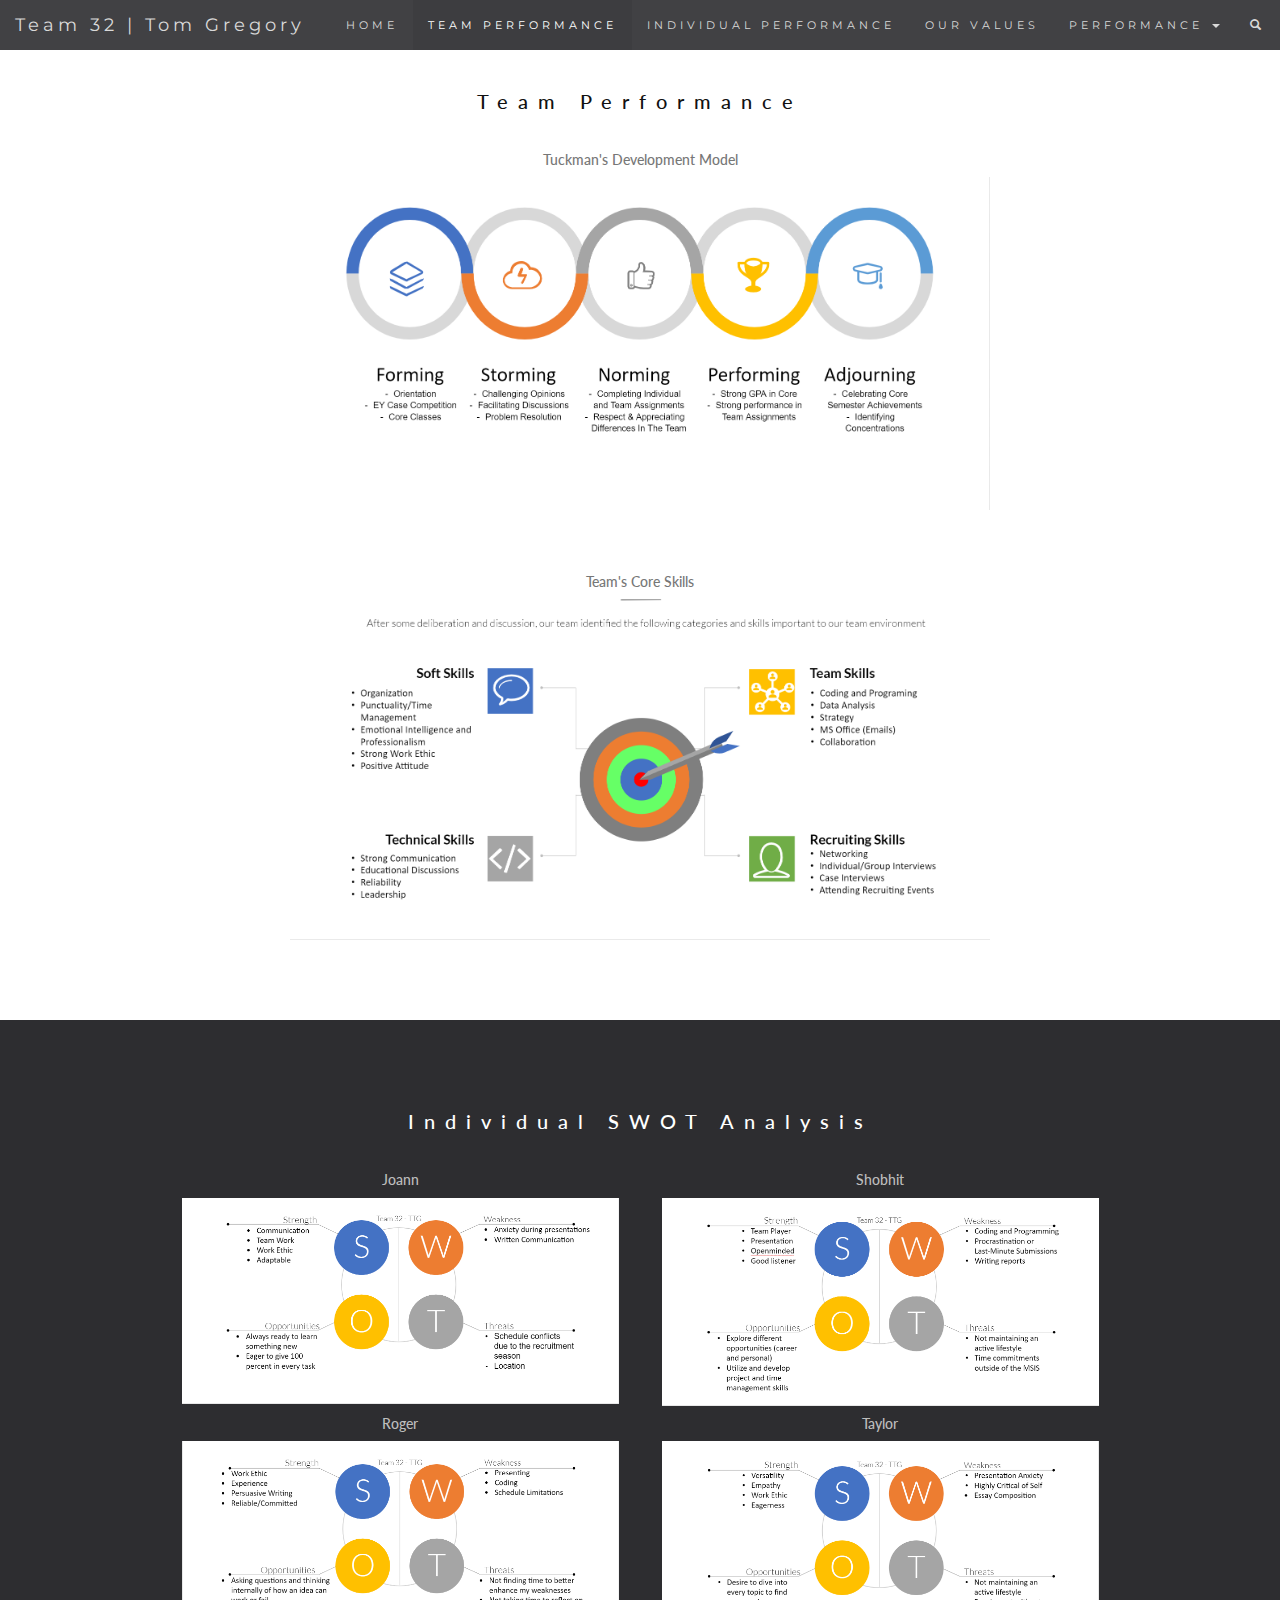
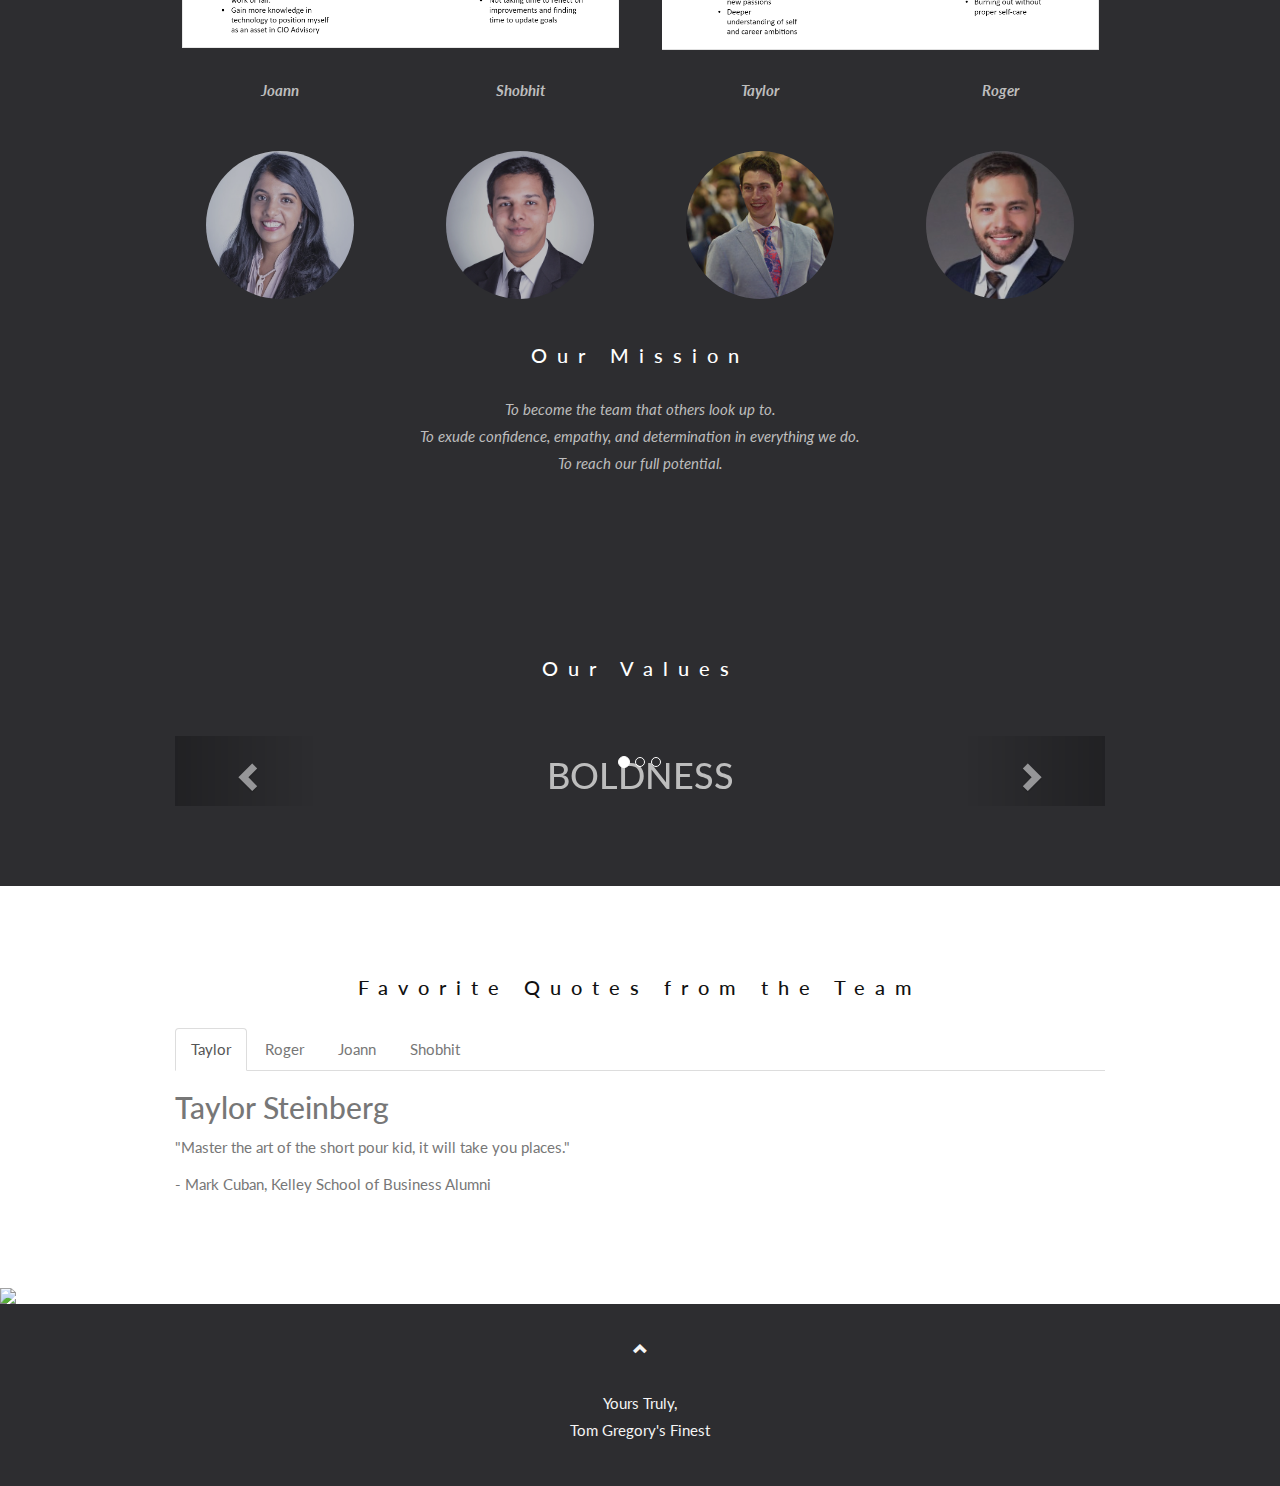
==== teamanalysis.html @ 8463d5a4 "Updated team performance, goals and past performance and weekly analysis" ====
<!DOCTYPE html>
<html lang="en">

  <head>
    <title>Team 32: Tom Gregory - Weekly Performance</title>
    <meta charset="utf-8">
    <meta name="viewport" content="width=device-width, initial-scale=1">
    <link rel="stylesheet" href="https://maxcdn.bootstrapcdn.com/bootstrap/3.4.0/css/bootstrap.min.css">
    <link href="https://fonts.googleapis.com/css?family=Lato" rel="stylesheet" type="text/css">
    <link href="https://fonts.googleapis.com/css?family=Montserrat" rel="stylesheet" type="text/css">
    <script src="https://ajax.googleapis.com/ajax/libs/jquery/3.4.1/jquery.min.js"></script>
    <script src="https://maxcdn.bootstrapcdn.com/bootstrap/3.4.0/js/bootstrap.min.js"></script>
    <link href="https://cdnjs.cloudflare.com/ajax/libs/font-awesome/4.7.0/css/font-awesome.min.css" rel="stylesheet"/>
    <link rel="stylesheet" href="css/style.css">
  </head>

  <body id="myPage" data-spy="scroll" data-target=".navbar" data-offset="50">

    <nav class="navbar navbar-default navbar-fixed-top">
      <div class="container-fluid">
        <div class="navbar-header">
          <button type="button" class="navbar-toggle" data-toggle="collapse" data-target="#myNavbar">
            <span class="icon-bar"></span>
            <span class="icon-bar"></span>
            <span class="icon-bar"></span>
          </button>
          <a class="navbar-brand" href="index.html">Team 32 | Tom Gregory</a>
        </div>
        <div class="collapse navbar-collapse" id="myNavbar">
          <ul class="nav navbar-nav navbar-right">
            <li><a href="index.html">HOME</a></li>
            <li><a href="#teamPerformance">TEAM PERFORMANCE</a></li>
            <li><a href="#individualPerformance">INDIVIDUAL PERFORMANCE</a></li>
            <li><a href="#values">OUR VALUES</a></li>
            <li class="dropdown">
              <a class="dropdown-toggle" data-toggle="dropdown" href="#">PERFORMANCE
              <span class="caret"></span></a>
              <ul class="dropdown-menu">
                <li><a href="weeklyPerformance.html">Weekly Analysis</a></li>
                <li><a href="teamanalysis.html">Team Analysis</a></li>
                <li><a href="goals.html">Goals & Past Performances</a></li>
              </ul>
            </li>
            <li><a href="#"><span class="glyphicon glyphicon-search"></span></a></li>
          </ul>
        </div>
      </div>
    </nav>



    <!-- Container (Meet the Team Section) -->
    <div id="teamPerformance" class="container text-center">
      <h3>Team Performance</h3>
      <div class="row">
        <h5>Tuckman's Development Model</h5>
        <img src="img/devmodel.PNG" width="700" >
      </div>
      <br><br>
      <div class="row">
        <h5>Team's Core Skills</h5>
        <img src="img/coreskills.PNG" width="700" >
      </div>

    </div>

    <!-- Container (Individual Performance Section) -->
    <div id="individualPerformance" class="bg-1">
      <div class="container text-center">
        <h3>Individual SWOT Analysis</h3>
        <div class="row">
          <div class="col-xs-6 col-sm-6 col-md-6 col-lg-6 col-xl-6 col-xxl-6">
            <h5>Joann</h5>
            <img src="img/joannswot.PNG" width="437" >
          </div>
          <div class="col-xs-6 col-sm-6 col-md-6 col-lg-6 col-xl-6 col-xxl-6">
            <h5>Shobhit</h5>
            <img src="img/shobhitswot.PNG" width="437" >
          </div>
        </div>
        <div class="row">
          <div class="col-xs-6 col-sm-6 col-md-6 col-lg-6 col-xl-6 col-xxl-6">
            <h5>Roger</h5>
            <img src="img/rogerswot.PNG" width="437" >
          </div>
          <div class="col-xs-6 col-sm-6 col-md-6 col-lg-6 col-xl-6 col-xxl-6">
            <h5>Taylor</h5>
            <img src="img/taylorswot.PNG" width="437" >
          </div>
        </div>
        <br>
        <div class="row">
          <div class="col-sm-3">
            <p class="text-center"><strong>Joann</strong></p><br>
            <a href="#demo" data-toggle="collapse">
              <img src="img/joann.jpg" class="img-circle person" alt="Random Name" width="255" height="255">
            </a>
            <div id="demo" class="collapse">
              <p><span class="glyphicon glyphicon-envelope"></span><br><a href="mailto:jtharian@iu.edu">jtharian@iu.edu</a></p>
              <p><a href="https://www.linkedin.com/in/joanntharian/"><i class="fa fa-linkedin"></i></a></p>
              <h3>Skills Analysis</h3>
              <iframe width="218" height="246" frameborder="0" scrolling="no" src="https://indiana-my.sharepoint.com/personal/shbhatna_iu_edu/_layouts/15/Doc.aspx?sourcedoc={e27a9ae0-38fc-4464-8c5d-fb003a1cf9b8}&action=embedview&Item=Chart%2011&wdInConfigurator=True"></iframe>
              <p>FUN FACT 2</p>
              <p>FUN FACT 3</p>
            </div>
          </div>
          <div class="col-sm-3">
            <p class="text-center"><strong>Shobhit</strong></p><br>
            <a href="#demo2" data-toggle="collapse">
              <img src="img/shobhit.jpg" class="img-circle person" alt="Random Name" width="255" height="255">
            </a>
            <div id="demo2" class="collapse">
              <p><span class="glyphicon glyphicon-envelope"></span><br><a href="mailto:shbhatna@iu.edu">shbhatna@iu.edu</a></p>
              <p><a href="https://www.linkedin.com/in/sbksb/"><i class="fa fa-linkedin"></i></a></p>
              <h3>Skills Analysis</h3>
              <iframe width="217" height="246" frameborder="0" scrolling="no" src="https://indiana-my.sharepoint.com/personal/shbhatna_iu_edu/_layouts/15/Doc.aspx?sourcedoc={e27a9ae0-38fc-4464-8c5d-fb003a1cf9b8}&action=embedview&Item=Chart%207&wdInConfigurator=True"></iframe>
            </div>
          </div>
          <div class="col-sm-3">
            <p class="text-center"><strong>Taylor</strong></p><br>
            <a href="#demo3" data-toggle="collapse">
              <img src="img/taylor.jpg" class="img-circle person" alt="Random Name" width="255" height="255">
            </a>
            <div id="demo3" class="collapse">
              <p><span class="glyphicon glyphicon-envelope"></span><br><a href="mailto:tjsteinb@iu.edu">tjsteinb@iu.edu</a></p>
              <p><a href="https://www.linkedin.com/in/taylorsteinberg/"><i class="fa fa-linkedin"></i></a></p>
              <h3>Skills Analysis</h3>
              <iframe width="216" height="246" frameborder="0" scrolling="no" src="https://indiana-my.sharepoint.com/personal/shbhatna_iu_edu/_layouts/15/Doc.aspx?sourcedoc={e27a9ae0-38fc-4464-8c5d-fb003a1cf9b8}&action=embedview&Item=Chart%2010&wdInConfigurator=True"></iframe>
            </div>
          </div>
          <div class="col-sm-3">
            <p class="text-center"><strong>Roger</strong></p><br>
            <a href="#demo4" data-toggle="collapse">
              <img src="img/roger.jpg" class="img-circle person" alt="Random Name" width="255" height="255">
            </a>
            <div id="demo4" class="collapse">
              <p><span class="glyphicon glyphicon-envelope"></span><br><a href="mailto:rdbowen@iu.edu">rdbowen@iu.edu</a></p>
              <p><a href="https://www.linkedin.com/in/rogerdbowen/"><i class="fa fa-linkedin"></i></a></p>
              <h3>Skills Analysis</h3>
              <iframe width="217" height="246" frameborder="0" scrolling="no" src="https://indiana-my.sharepoint.com/personal/shbhatna_iu_edu/_layouts/15/Doc.aspx?sourcedoc={e27a9ae0-38fc-4464-8c5d-fb003a1cf9b8}&action=embedview&Item=Chart%209&wdInConfigurator=True"></iframe>
            </div>
          </div>
        </div>
        <h3>Our Mission</h3>
        <p>To become the team that others look up to.<br>To exude confidence, empathy, and determination in everything we do.<br>To reach our full potential.</p>
      </div>
    </div>


    <!-- Container (Our Values Section) -->
    <div id="values" class="bg-1">
      <div class="container text-center">
        <h3>Our Values</h3>
        <br>
        <div id="myCarousel" class="carousel slide" data-ride="carousel">
          <!-- Indicators -->
          <ol class="carousel-indicators">
            <li data-target="#myCarousel" data-slide-to="0" class="active"></li>
            <li data-target="#myCarousel" data-slide-to="1"></li>
            <li data-target="#myCarousel" data-slide-to="2"></li>
          </ol>

          <!-- Wrapper for slides -->
          <div class="carousel-inner">
            <div class="item active">
              <h1>BOLDNESS</h1>
            </div>

            <div class="item">
              <h1>DETERMINATION</h1>
            </div>

            <div class="item">
              <h1>EMPATHY</h1>
            </div>
          </div>

          <!-- Left and right controls -->
          <a class="left carousel-control" href="#myCarousel" data-slide="prev">
            <span class="glyphicon glyphicon-chevron-left"></span>
            <span class="sr-only">Previous</span>
          </a>
          <a class="right carousel-control" href="#myCarousel" data-slide="next">
            <span class="glyphicon glyphicon-chevron-right"></span>
            <span class="sr-only">Next</span>
          </a>
        </div>
      </div>
    </div>
    <!-- Container (Favorite Quotes from the Team Section) -->
    <div id="contact" class="container">
      <h3 class="text-center">Favorite Quotes from the Team</h3>
      <ul class="nav nav-tabs">
        <li class="active"><a data-toggle="tab" href="#home">Taylor</a></li>
        <li><a data-toggle="tab" href="#menu1">Roger</a></li>
        <li><a data-toggle="tab" href="#menu2">Joann</a></li>
        <li><a data-toggle="tab" href="#menu3">Shobhit</a></li>
      </ul>

      <div class="tab-content">
        <div id="home" class="tab-pane fade in active">
          <h2>Taylor Steinberg</h2>
          <p>"Master the art of the short pour kid, it will take you places."</p>
          <p>- Mark Cuban, Kelley School of Business Alumni</p>
        </div>
        <div id="menu1" class="tab-pane fade">
          <h2>Roger Bowen</h2>
          <p>"Do you even SAP?"</p>
          <p>- Master Bipin Prabhakar, Head of House Bipin</p>
        </div>
        <div id="menu2" class="tab-pane fade">
          <h2>Joann Tharian</h2>
          <p>"We will rock you!"</p>
          <p>- John Fannin</p>
        </div>
        <div id="menu3" class="tab-pane fade">
          <h2>Shobhit Bhatnagar</h2>
          <p>*Channels Inner Woody*</p>
          <p>- Keith Dayton</p>
        </div>
      </div>
    </div>

    <!-- Image of location/map -->
    <img src="map.jpg" class="img-responsive" style="width:100%">

    <!-- Footer -->
    <footer class="text-center">
      <a class="up-arrow" href="#myPage" data-toggle="tooltip" title="TO TOP">
        <span class="glyphicon glyphicon-chevron-up"></span>
      </a><br><br>
      <p>Yours Truly,<br>Tom Gregory's Finest</p>
    </footer>

    <script>
    $(document).ready(function(){
      // Initialize Tooltip
      $('[data-toggle="tooltip"]').tooltip();

      // Add smooth scrolling to all links in navbar + footer link
      $(".navbar a, footer a[href='#myPage']").on('click', function(event) {

        // Make sure this.hash has a value before overriding default behavior
        if (this.hash !== "") {

          // Prevent default anchor click behavior
          event.preventDefault();

          // Store hash
          var hash = this.hash;

          // Using jQuery's animate() method to add smooth page scroll
          // The optional number (900) specifies the number of milliseconds it takes to scroll to the specified area
          $('html, body').animate({
            scrollTop: $(hash).offset().top
          }, 900, function(){

            // Add hash (#) to URL when done scrolling (default click behavior)
            window.location.hash = hash;
          });
        } // End if
      });
    })
    </script>

  </body>
</html>
---- css/style.css ----
body {
  font: 400 15px/1.8 Lato, sans-serif;
  color: #777;
}
h3, h4 {
  margin: 10px 0 30px 0;
  letter-spacing: 10px;
  font-size: 20px;
  color: #111;
}
.container {
  padding: 80px 120px;
}
.person {
  border: 10px solid transparent;
  margin-bottom: 25px;
  width: 80%;
  height: 80%;
  opacity: 0.7;
}
.person:hover {
  border-color: #f1f1f1;
}
.carousel-inner img {
  -webkit-filter: grayscale(90%);
  filter: grayscale(90%); /* make all photos black and white */
  width: 100%; /* Set width to 100% */
  margin: auto;
}
.carousel-caption h3 {
  color: #fff !important;
}
@media (max-width: 600px) {
  .carousel-caption {
    display: none; /* Hide the carousel text when the screen is less than 600 pixels wide */
  }
}
.bg-1 {
  background: #2d2d30;
  color: #bdbdbd;
}
.bg-1 h3 {color: #fff;}
.bg-1 p {font-style: italic;}
.list-group-item:first-child {
  border-top-right-radius: 0;
  border-top-left-radius: 0;
}
.list-group-item:last-child {
  border-bottom-right-radius: 0;
  border-bottom-left-radius: 0;
}
.thumbnail {
  padding: 0 0 15px 0;
  border: none;
  border-radius: 0;
}
.thumbnail p {
  margin-top: 15px;
  color: #555;
}
.btn {
  padding: 10px 20px;
  background-color: #333;
  color: #f1f1f1;
  border-radius: 0;
  transition: .2s;
}
.btn:hover, .btn:focus {
  border: 1px solid #333;
  background-color: #fff;
  color: #000;
}
.modal-header, h4, .close {
  background-color: #333;
  color: #fff !important;
  text-align: center;
  font-size: 30px;
}
.modal-header, .modal-body {
  padding: 40px 50px;
}
.nav-tabs li a {
  color: #777;
}
#googleMap {
  width: 100%;
  height: 400px;
  -webkit-filter: grayscale(100%);
  filter: grayscale(100%);
}
.navbar {
  font-family: Montserrat, sans-serif;
  margin-bottom: 0;
  background-color: #2d2d30;
  border: 0;
  font-size: 11px !important;
  letter-spacing: 4px;
  opacity: 0.9;
}
.navbar li a, .navbar .navbar-brand {
  color: #d5d5d5 !important;
}
.navbar-nav li a:hover {
  color: #fff !important;
}
.navbar-nav li.active a {
  color: #fff !important;
  background-color: #29292c !important;
}
.navbar-default .navbar-toggle {
  border-color: transparent;
}
.open .dropdown-toggle {
  color: #fff;
  background-color: #555 !important;
}
.dropdown-menu li a {
  color: #000 !important;
}
.dropdown-menu li a:hover {
  background-color: red !important;
}
footer {
  background-color: #2d2d30;
  color: #f5f5f5;
  padding: 32px;
}
footer a {
  color: #f5f5f5;
}
footer a:hover {
  color: #777;
  text-decoration: none;
}
.form-control {
  border-radius: 0;
}
textarea {
  resize: none;
}

#valuesID {
  padding: 20px;
}
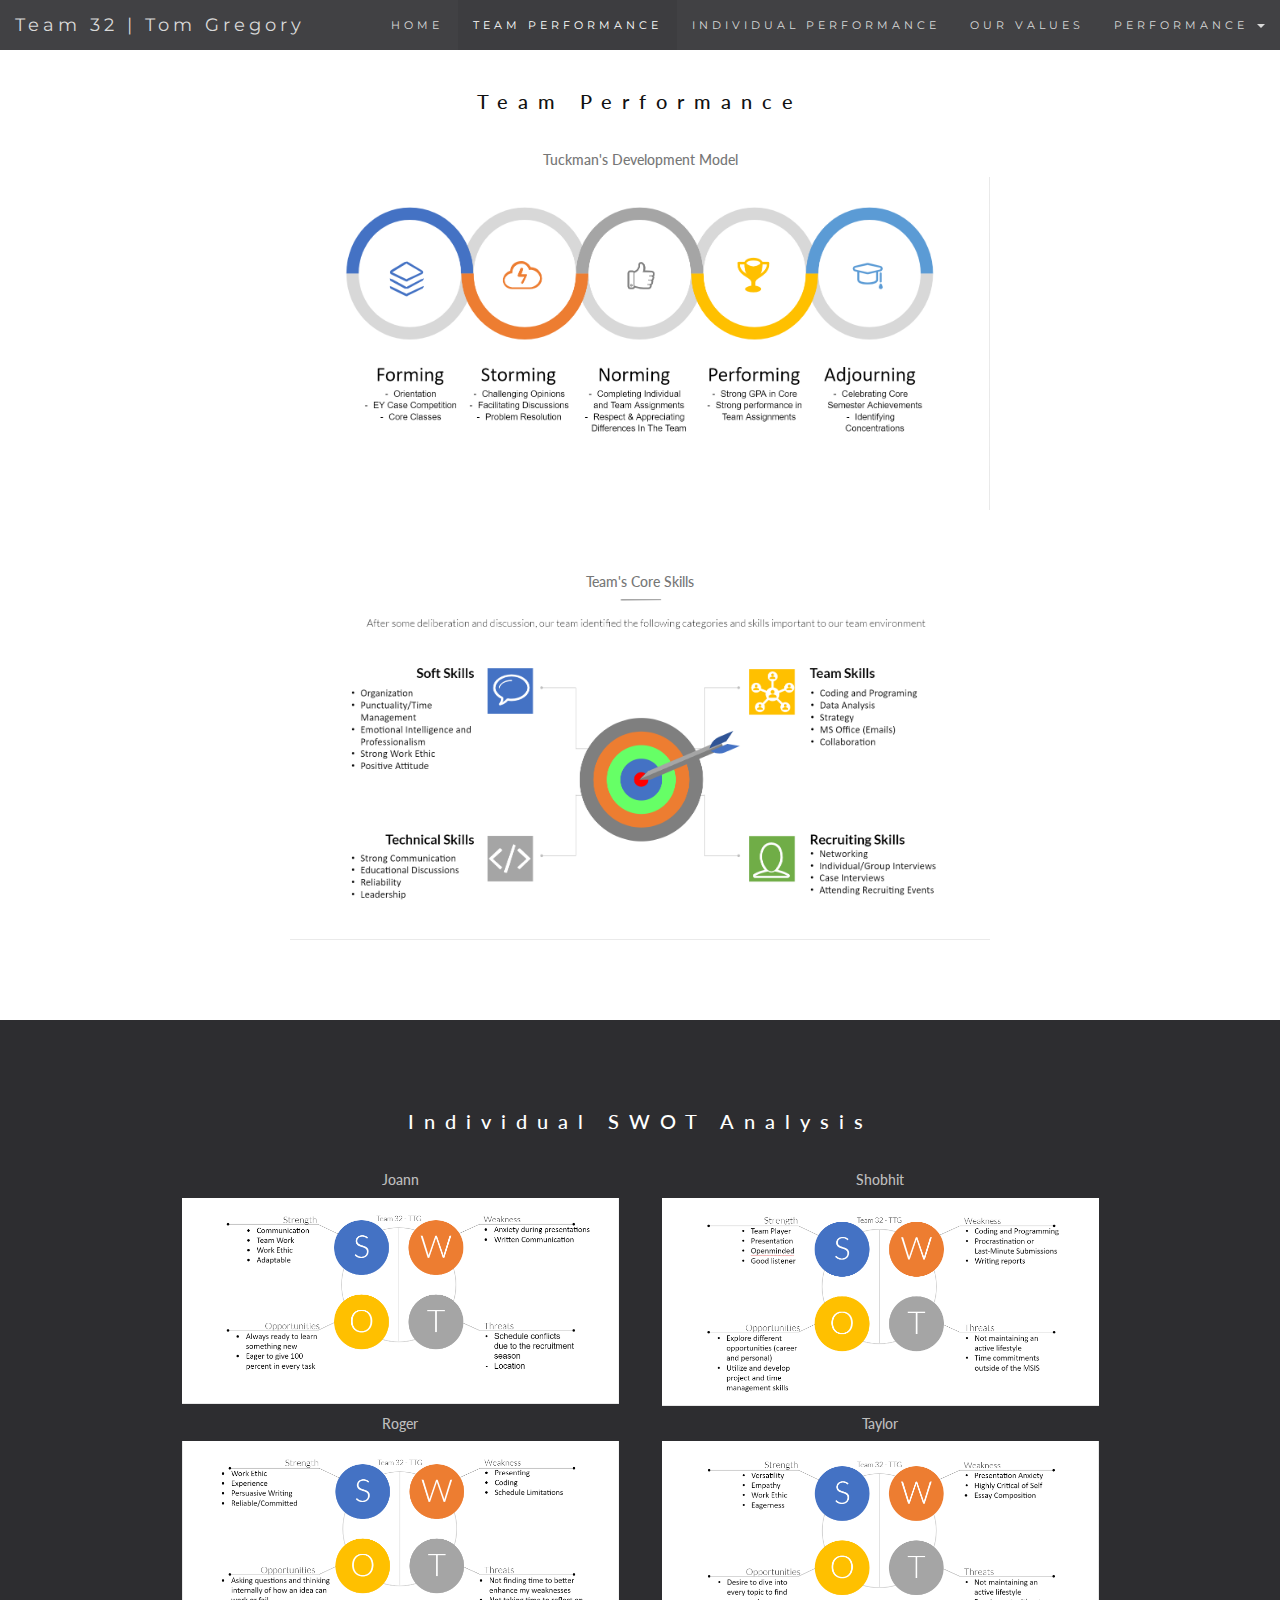
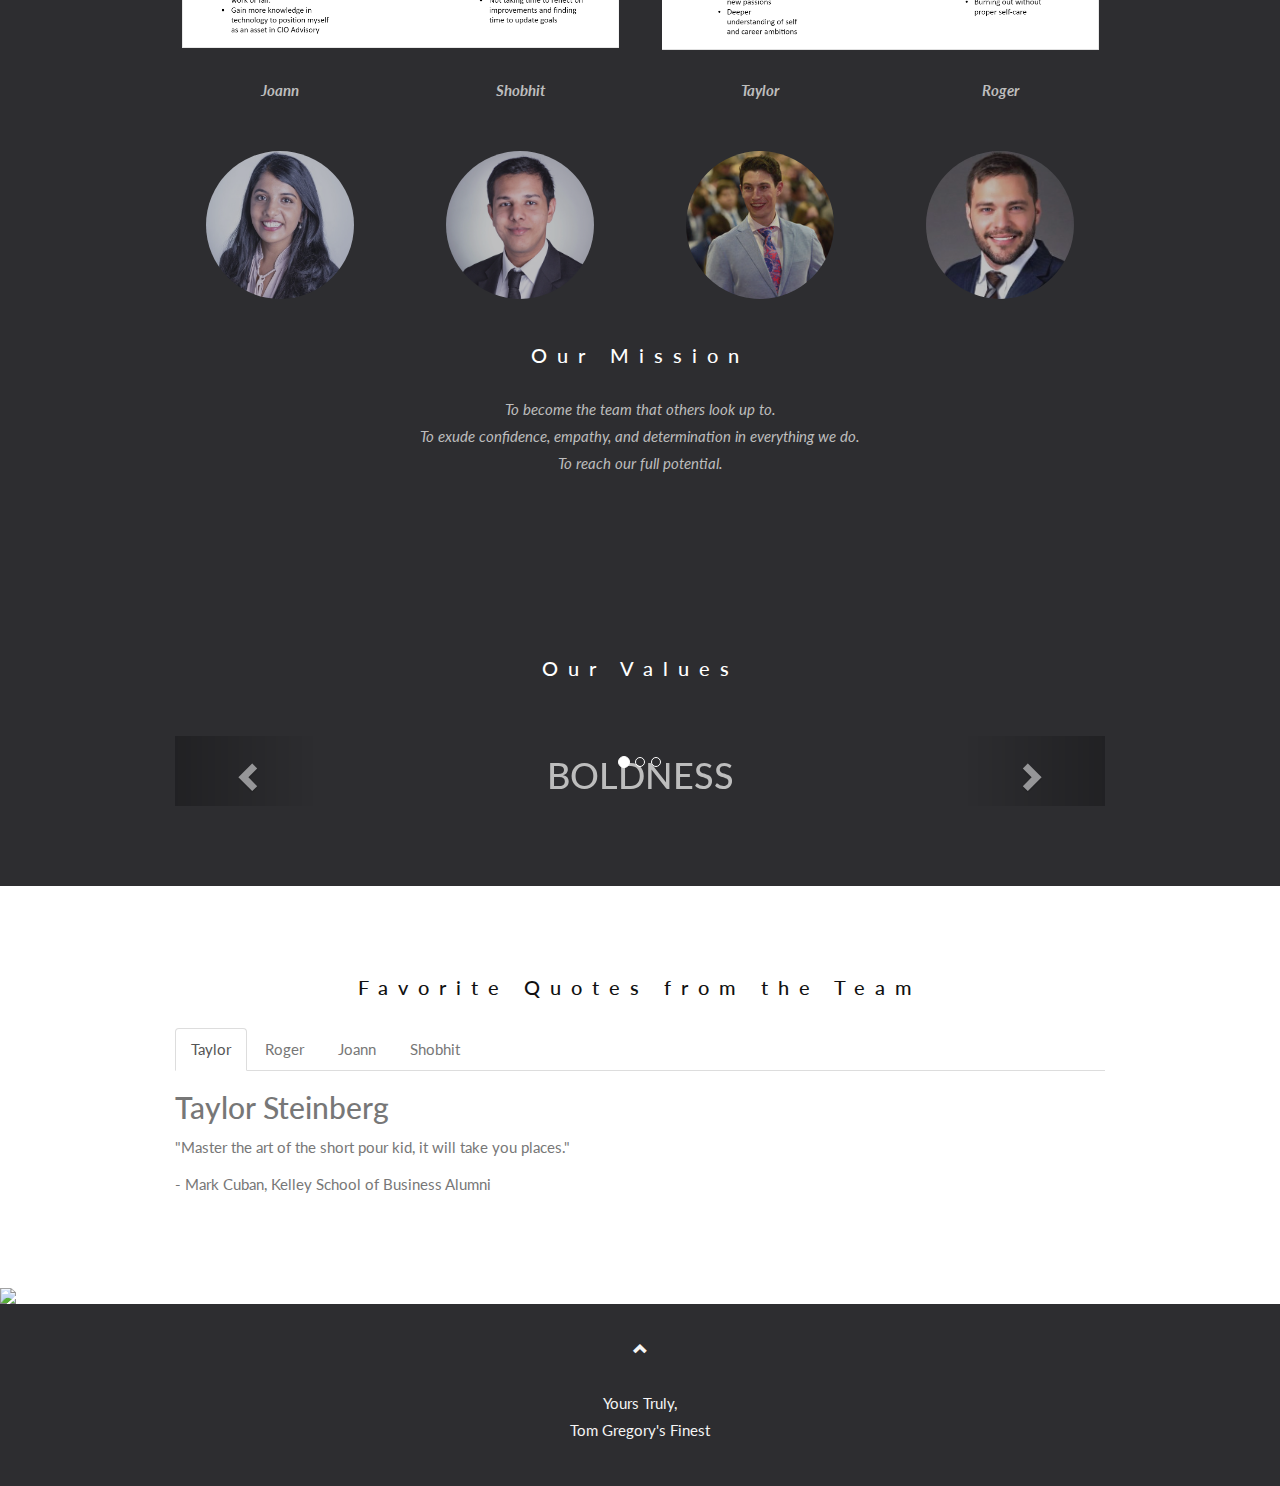
==== commit 1d34c3d9: "Removed Search from Nav" ====
--- a/teamanalysis.html
+++ b/teamanalysis.html
@@ -41,7 +41,6 @@
                 <li><a href="goals.html">Goals & Past Performances</a></li>
               </ul>
             </li>
-            <li><a href="#"><span class="glyphicon glyphicon-search"></span></a></li>
           </ul>
         </div>
       </div>
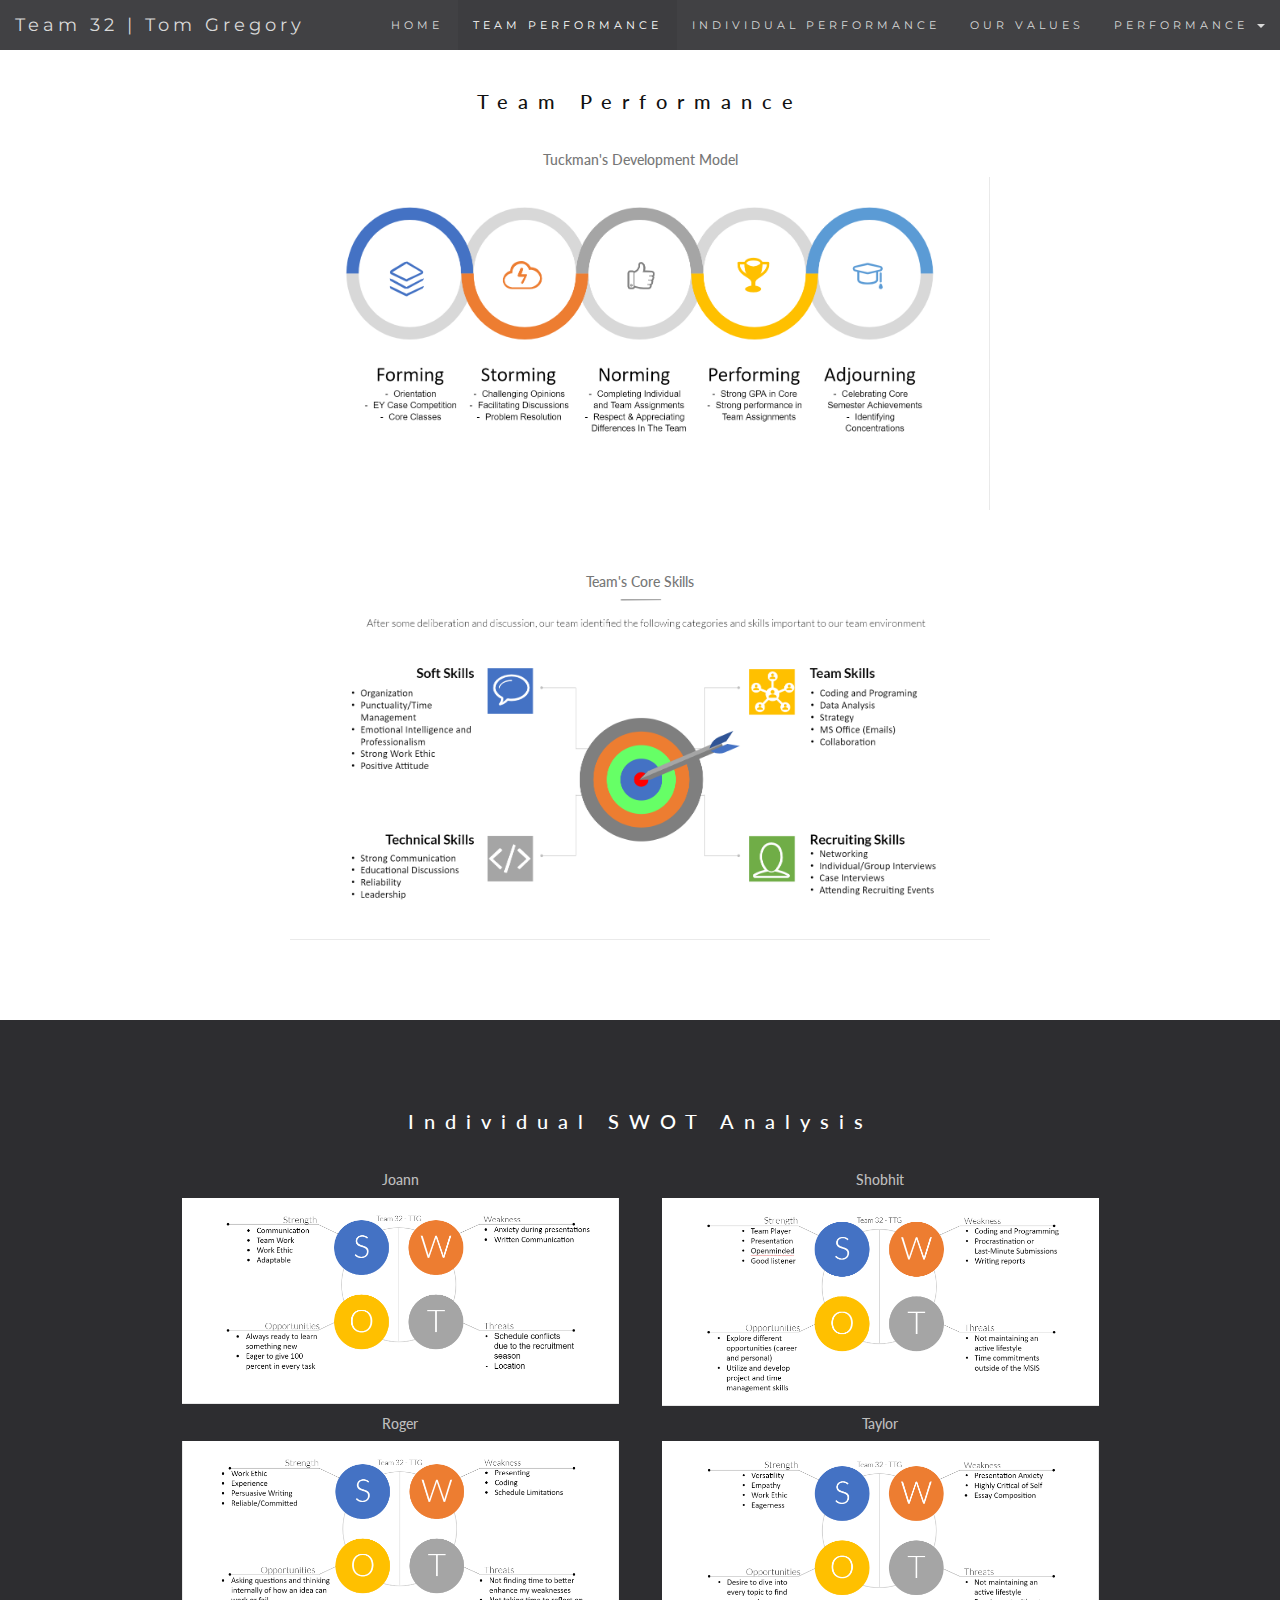
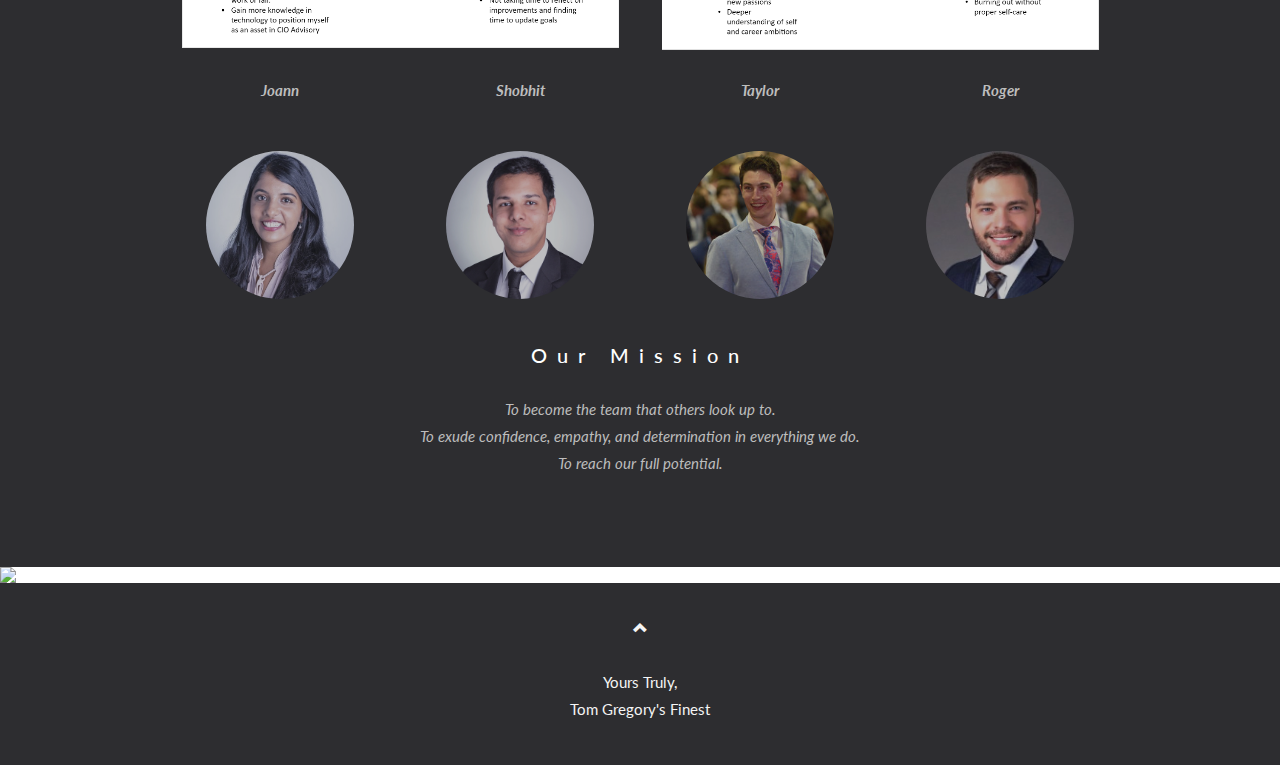
==== commit 64f449c5: "Removed extra content" ====
--- a/teamanalysis.html
+++ b/teamanalysis.html
@@ -146,80 +146,6 @@
     </div>
 
 
-    <!-- Container (Our Values Section) -->
-    <div id="values" class="bg-1">
-      <div class="container text-center">
-        <h3>Our Values</h3>
-        <br>
-        <div id="myCarousel" class="carousel slide" data-ride="carousel">
-          <!-- Indicators -->
-          <ol class="carousel-indicators">
-            <li data-target="#myCarousel" data-slide-to="0" class="active"></li>
-            <li data-target="#myCarousel" data-slide-to="1"></li>
-            <li data-target="#myCarousel" data-slide-to="2"></li>
-          </ol>
-
-          <!-- Wrapper for slides -->
-          <div class="carousel-inner">
-            <div class="item active">
-              <h1>BOLDNESS</h1>
-            </div>
-
-            <div class="item">
-              <h1>DETERMINATION</h1>
-            </div>
-
-            <div class="item">
-              <h1>EMPATHY</h1>
-            </div>
-          </div>
-
-          <!-- Left and right controls -->
-          <a class="left carousel-control" href="#myCarousel" data-slide="prev">
-            <span class="glyphicon glyphicon-chevron-left"></span>
-            <span class="sr-only">Previous</span>
-          </a>
-          <a class="right carousel-control" href="#myCarousel" data-slide="next">
-            <span class="glyphicon glyphicon-chevron-right"></span>
-            <span class="sr-only">Next</span>
-          </a>
-        </div>
-      </div>
-    </div>
-    <!-- Container (Favorite Quotes from the Team Section) -->
-    <div id="contact" class="container">
-      <h3 class="text-center">Favorite Quotes from the Team</h3>
-      <ul class="nav nav-tabs">
-        <li class="active"><a data-toggle="tab" href="#home">Taylor</a></li>
-        <li><a data-toggle="tab" href="#menu1">Roger</a></li>
-        <li><a data-toggle="tab" href="#menu2">Joann</a></li>
-        <li><a data-toggle="tab" href="#menu3">Shobhit</a></li>
-      </ul>
-
-      <div class="tab-content">
-        <div id="home" class="tab-pane fade in active">
-          <h2>Taylor Steinberg</h2>
-          <p>"Master the art of the short pour kid, it will take you places."</p>
-          <p>- Mark Cuban, Kelley School of Business Alumni</p>
-        </div>
-        <div id="menu1" class="tab-pane fade">
-          <h2>Roger Bowen</h2>
-          <p>"Do you even SAP?"</p>
-          <p>- Master Bipin Prabhakar, Head of House Bipin</p>
-        </div>
-        <div id="menu2" class="tab-pane fade">
-          <h2>Joann Tharian</h2>
-          <p>"We will rock you!"</p>
-          <p>- John Fannin</p>
-        </div>
-        <div id="menu3" class="tab-pane fade">
-          <h2>Shobhit Bhatnagar</h2>
-          <p>*Channels Inner Woody*</p>
-          <p>- Keith Dayton</p>
-        </div>
-      </div>
-    </div>
-
     <!-- Image of location/map -->
     <img src="map.jpg" class="img-responsive" style="width:100%">
 
